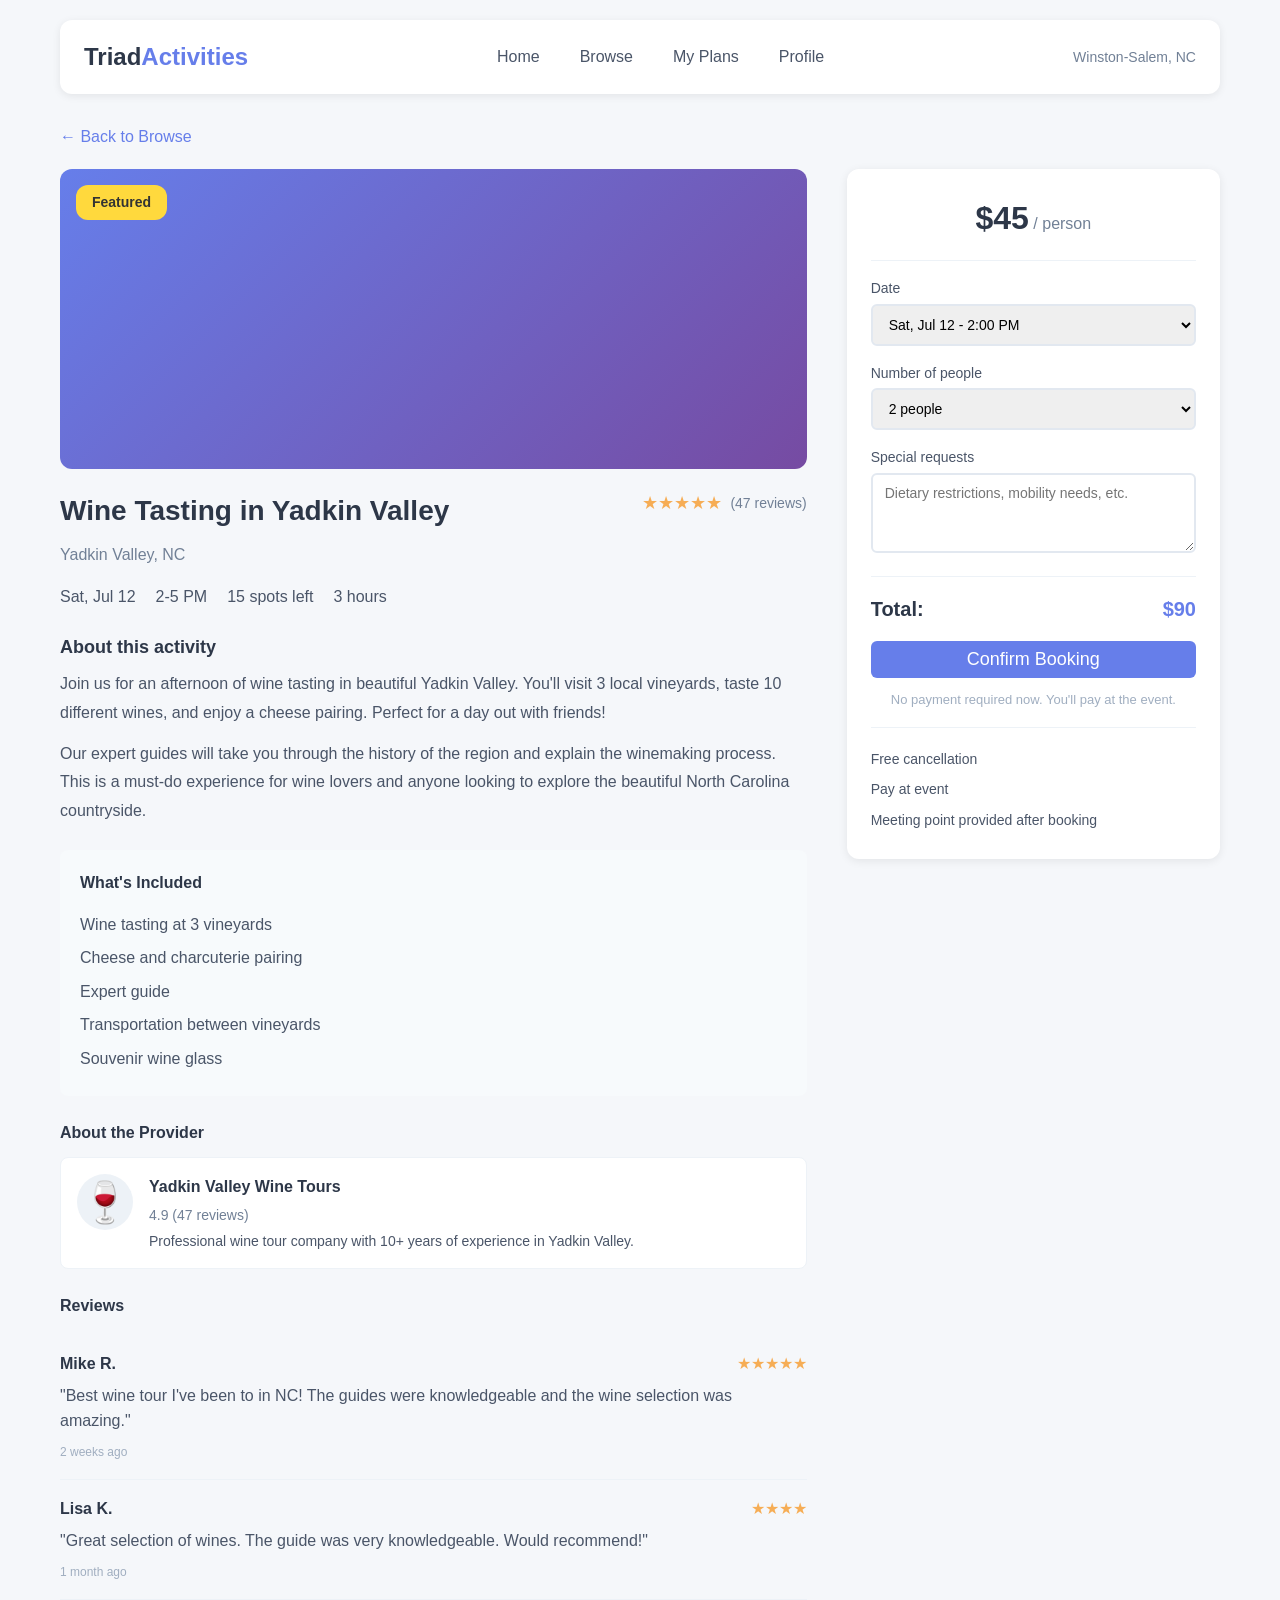
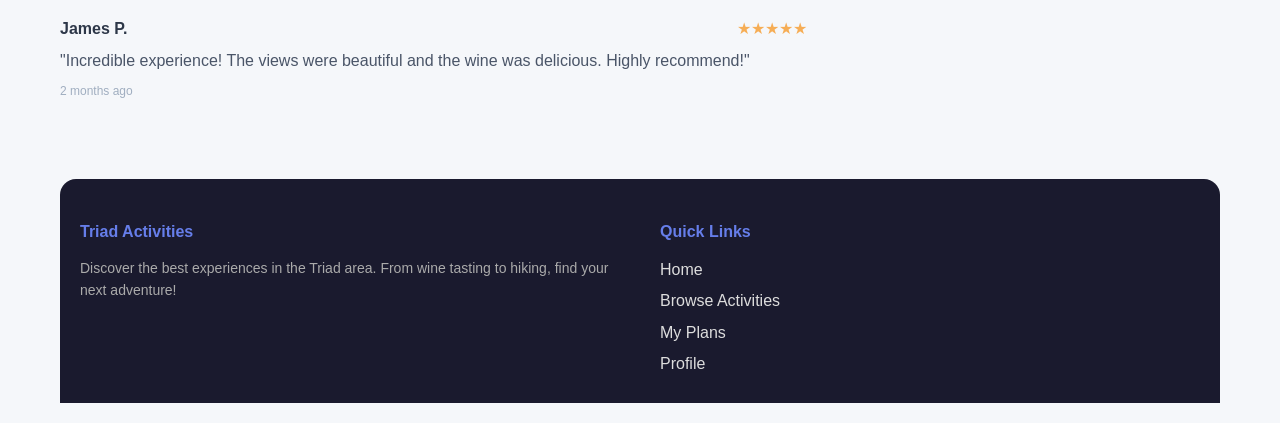
==== high-fidelity-prototype/customer/booking.html @ 31935db3 "booking page is complete with the design layout" ====
<!DOCTYPE html>
<html lang="en">
<head>
    <meta charset="UTF-8">
    <meta name="viewport" content="width=device-width, initial-scale=1.0">
    <title>Activity Details - Triad Activities</title>
    <link rel="stylesheet" href="../common/shared.css">
    <link rel="stylesheet" href="design.css">
</head>
<body>

    <header class="app-header">
        <div class="logo">
            <a href="index.html">Triad<span>Activities</span></a>
        </div>
        <nav class="main-nav">
            <a href="index.html">Home</a>
            <a href="browse.html">Browse</a>
            <a href="myPlans.html">My Plans</a>
            <a href="profile.html">Profile</a>
        </nav>
        <div class="header-actions">
            <span class="location">Winston-Salem, NC</span>
        </div>
    </header>

    <main class="detail-page">
        <a href="browse.html" class="back-link">← Back to Browse</a>

        <div class="detail-container">
            <div class="detail-info">
                <div class="detail-image" style="background: linear-gradient(135deg, #667eea 0%, #764ba2 100%); height: 300px; border-radius: 12px;">
                    <span class="detail-badge">Featured</span>
                </div>
                
                <div class="detail-header">
                    <h2>Wine Tasting in Yadkin Valley</h2>
                    <div class="detail-rating">
                        <span class="stars">★★★★★</span>
                        <span>(47 reviews)</span>
                    </div>
                </div>
                
                <p class="detail-location">Yadkin Valley, NC</p>
                
                <div class="detail-meta">
                    <span>Sat, Jul 12</span>
                    <span>2-5 PM</span>
                    <span>15 spots left</span>
                    <span>3 hours</span>
                </div>

                <div class="detail-description">
                    <h4>About this activity</h4>
                    <p>Join us for an afternoon of wine tasting in beautiful Yadkin Valley. You'll visit 3 local vineyards, taste 10 different wines, and enjoy a cheese pairing. Perfect for a day out with friends!</p>
                    <p>Our expert guides will take you through the history of the region and explain the winemaking process. This is a must-do experience for wine lovers and anyone looking to explore the beautiful North Carolina countryside.</p>
                </div>

                <div class="detail-includes">
                    <h4>What's Included</h4>
                    <ul>
                        <li>Wine tasting at 3 vineyards</li>
                        <li>Cheese and charcuterie pairing</li>
                        <li>Expert guide</li>
                        <li>Transportation between vineyards</li>
                        <li>Souvenir wine glass</li>
                    </ul>
                </div>

                <div class="provider-section">
                    <h4>About the Provider</h4>
                    <div class="provider-card">
                        <div class="provider-avatar">🍷</div>
                        <div class="provider-info">
                            <h5>Yadkin Valley Wine Tours</h5>
                            <p>4.9 (47 reviews)</p>
                            <p class="provider-desc">Professional wine tour company with 10+ years of experience in Yadkin Valley.</p>
                        </div>
                    </div>
                </div>

                <div class="reviews-section">
                    <h4>Reviews</h4>
                    
                    <div class="review-item">
                        <div class="review-header">
                            <strong>Mike R.</strong>
                            <span class="stars">★★★★★</span>
                        </div>
                        <p>"Best wine tour I've been to in NC! The guides were knowledgeable and the wine selection was amazing."</p>
                        <small>2 weeks ago</small>
                    </div>
                    
                    <div class="review-item">
                        <div class="review-header">
                            <strong>Lisa K.</strong>
                            <span class="stars">★★★★</span>
                        </div>
                        <p>"Great selection of wines. The guide was very knowledgeable. Would recommend!"</p>
                        <small>1 month ago</small>
                    </div>
                    
                    <div class="review-item">
                        <div class="review-header">
                            <strong>James P.</strong>
                            <span class="stars">★★★★★</span>
                        </div>
                        <p>"Incredible experience! The views were beautiful and the wine was delicious. Highly recommend!"</p>
                        <small>2 months ago</small>
                    </div>
                </div>
            </div>

            <div class="booking-sidebar">
                <div class="booking-card-sticky">
                    <div class="price-box">
                        <span class="price">$45</span>
                        <span class="price-per">/ person</span>
                    </div>
                    
                    <form class="booking-form">
                        <div class="form-group">
                            <label>Date</label>
                            <select>
                                <option>Sat, Jul 12 - 2:00 PM</option>
                                <option>Sat, Jul 12 - 5:00 PM</option>
                                <option>Sun, Jul 13 - 2:00 PM</option>
                            </select>
                        </div>

                        <div class="form-group">
                            <label>Number of people</label>
                            <select id="peopleCount" onchange="updateTotal()">
                                <option value="1">1 person</option>
                                <option value="2" selected>2 people</option>
                                <option value="3">3 people</option>
                                <option value="4">4 people</option>
                                <option value="5">5+ people</option>
                            </select>
                        </div>

                        <div class="form-group">
                            <label>Special requests</label>
                            <textarea placeholder="Dietary restrictions, mobility needs, etc."></textarea>
                        </div>

                        <div class="booking-total">
                            <span>Total:</span>
                            <span class="total-price" id="totalPrice">$90</span>
                        </div>

                        <button type="button" class="btn-primary book-now-btn" onclick="confirmBooking()">
                            Confirm Booking
                        </button>
                        
                        <p class="booking-note">No payment required now. You'll pay at the event.</p>
                    </form>

                    <div class="quick-info">
                        <div class="info-item">
                            <span>Free cancellation</span>
                        </div>
                        <div class="info-item">
                            <span>Pay at event</span>
                        </div>
                        <div class="info-item">
                            <span>Meeting point provided after booking</span>
                        </div>
                    </div>
                </div>
            </div>
        </div>
    </main>

    <footer class="app-footer">
        <div class="footer-content">
            <div class="footer-section">
                <h4>Triad Activities</h4>
                <p>Discover the best experiences in the Triad area. From wine tasting to hiking, find your next adventure!</p>
            </div>
            <div class="footer-section">
                <h4>Quick Links</h4>
                <a href="index.html">Home</a>
                <a href="browse.html">Browse Activities</a>
                <a href="myPlans.html">My Plans</a>
                <a href="profile.html">Profile</a>
            </div>
        </div>
    </footer>

    <script>
        function updateTotal() {
            const people = document.getElementById('peopleCount').value;
            const pricePerPerson = 45;
            const total = people * pricePerPerson;
            document.getElementById('totalPrice').textContent = '$' + total;
        }

        function confirmBooking() {
            if (confirm('Confirm your booking?')) {
                alert('Booking confirmed! Check "My Plans" to see it.');
                window.location.href = 'myPlans.html';
            }
        }
    </script>
    <script src="../common/script.js"></script>
    <script src="script.js"></script>
</body>
</html>
---- high-fidelity-prototype/common/shared.css ----
* {
    margin: 0;
    padding: 0;
    box-sizing: border-box;
}

body {
    font-family: -apple-system, BlinkMacSystemFont, 'Segoe UI', Roboto, Oxygen, Ubuntu, sans-serif;
    background: #f5f7fa;
    color: #2d3748;
    max-width: 1200px;
    margin: 0 auto;
    padding: 20px;
    line-height: 1.6;
}

.app-header {
    display: flex;
    align-items: center;
    justify-content: space-between;
    padding: 16px 24px;
    background: white;
    border-radius: 12px;
    box-shadow: 0 2px 8px rgba(0,0,0,0.08);
    margin-bottom: 30px;
    flex-wrap: wrap;
    gap: 12px;
}

.logo a {
    font-size: 24px;
    font-weight: 700;
    text-decoration: none;
    color: #2d3748;
}

.logo span {
    color: #667eea;
}

.main-nav {
    display: flex;
    gap: 8px;
    flex-wrap: wrap;
}

.main-nav a {
    text-decoration: none;
    color: #4a5568;
    font-weight: 500;
    padding: 8px 16px;
    border-radius: 6px;
    transition: all 0.2s;
}

.main-nav a:hover {
    background: #f7fafc;
    color: #667eea;
}

.main-nav a.active {
    background: #667eea;
    color: white;
}

.location {
    color: #718096;
    font-size: 14px;
}

.app-footer {
    background: #1a1a2e;
    color: white;
    padding: 40px 20px 20px;
    margin-top: 60px;
    border-radius: 16px 16px 0 0;
}

.footer-content {
    display: grid;
    grid-template-columns: repeat(auto-fit, minmax(200px, 1fr));
    gap: 40px;
    max-width: 1200px;
    margin: 0 auto;
}

.footer-section h4 {
    margin-bottom: 12px;
    color: #667eea;
}

.footer-section a {
    display: block;
    color: #ddd;
    text-decoration: none;
    margin-bottom: 6px;
    transition: color 0.2s;
}

.footer-section a:hover {
    color: #667eea;
}

.footer-section p {
    color: #aaa;
    font-size: 14px;
}

.footer-bottom {
    text-align: center;
    padding-top: 20px;
    margin-top: 20px;
    border-top: 1px solid #333;
    color: #888;
    font-size: 14px;
}

@media (max-width: 768px) {
    body {
        padding: 12px;
    }
    
    .app-header {
        flex-direction: column;
        align-items: stretch;
        text-align: center;
    }
    
    .main-nav {
        justify-content: center;
    }
    
    .footer-content {
        grid-template-columns: 1fr;
        text-align: center;
    }
}
---- high-fidelity-prototype/customer/design.css ----
.hero-section {
    background: linear-gradient(135deg, #667eea 0%, #764ba2 100%);
    color: white;
    padding: 60px 40px;
    border-radius: 16px;
    text-align: center;
    margin-bottom: 40px;
}

.hero-section h1 {
    font-size: 38px;
    margin-bottom: 12px;
    font-weight: 800;
}

.hero-section p {
    font-size: 18px;
    opacity: 0.9;
    margin-bottom: 28px;
}

.hero-search {
    display: flex;
    max-width: 550px;
    margin: 0 auto;
}

.hero-search input {
    flex: 1;
    padding: 14px 20px;
    border: none;
    border-radius: 8px 0 0 8px;
    font-size: 16px;
    outline: none;
}

.hero-search .search-btn {
    padding: 14px 32px;
    background: #ff6b6b;
    color: white;
    border: none;
    border-radius: 0 8px 8px 0;
    font-size: 16px;
    font-weight: 600;
    text-decoration: none;
    cursor: pointer;
    transition: background 0.2s;
    display: inline-block;
}

.hero-search .search-btn:hover {
    background: #ee5a5a;
}

.categories-section {
    margin-bottom: 40px;
}

.categories-section h2 {
    font-size: 24px;
    margin-bottom: 16px;
}

.category-filters {
    display: flex;
    gap: 10px;
    flex-wrap: wrap;
}

.filter-chip {
    padding: 10px 20px;
    border: 2px solid #e2e8f0;
    border-radius: 25px;
    background: white;
    font-size: 14px;
    font-weight: 500;
    text-decoration: none;
    color: #4a5568;
    transition: all 0.2s;
}

.filter-chip:hover {
    border-color: #667eea;
    background: #f7fafc;
    transform: translateY(-2px);
}

.filter-chip.active {
    background: #667eea;
    color: white;
    border-color: #667eea;
}

.section-header {
    display: flex;
    justify-content: space-between;
    align-items: center;
    margin-bottom: 20px;
}

.section-header h2 {
    font-size: 24px;
}

.view-all {
    color: #667eea;
    text-decoration: none;
    font-weight: 500;
    transition: color 0.2s;
}

.view-all:hover {
    color: #5a6fd6;
    text-decoration: underline;
}

.activity-grid {
    display: grid;
    grid-template-columns: repeat(auto-fill, minmax(280px, 1fr));
    gap: 24px;
}

.activity-card {
    background: white;
    border-radius: 12px;
    overflow: hidden;
    box-shadow: 0 2px 10px rgba(0,0,0,0.08);
    transition: transform 0.2s, box-shadow 0.2s;
}

.activity-card:hover {
    transform: translateY(-4px);
    box-shadow: 0 8px 30px rgba(0,0,0,0.12);
}

.card-image {
    height: 160px;
    position: relative;
}

.card-badge {
    position: absolute;
    top: 12px;
    left: 12px;
    background: #ffd93d;
    color: #333;
    padding: 4px 14px;
    border-radius: 12px;
    font-size: 12px;
    font-weight: 600;
}

.card-body {
    padding: 16px;
}

.card-body h3 {
    font-size: 18px;
    margin-bottom: 4px;
}

.card-body .location {
    color: #718096;
    font-size: 14px;
    margin-bottom: 8px;
}

.card-meta {
    display: flex;
    gap: 12px;
    font-size: 13px;
    color: #4a5568;
    margin-bottom: 12px;
}

.card-footer {
    display: flex;
    justify-content: space-between;
    align-items: center;
    border-top: 1px solid #edf2f7;
    padding-top: 12px;
}

.price {
    font-size: 20px;
    font-weight: 700;
    color: #2d3748;
}

.price span {
    font-size: 14px;
    font-weight: 400;
    color: #718096;
}

.view-detail-btn {
    padding: 8px 16px;
    background: #667eea;
    color: white;
    border: none;
    border-radius: 6px;
    text-decoration: none;
    font-weight: 500;
    font-size: 14px;
    transition: background 0.2s;
}

.view-detail-btn:hover {
    background: #5a6fd6;
}

@media (max-width: 768px) {
    .hero-section {
        padding: 40px 20px;
    }
    
    .hero-section h1 {
        font-size: 28px;
    }
    
    .hero-search {
        flex-direction: column;
        gap: 10px;
    }
    
    .hero-search input {
        border-radius: 8px;
    }
    
    .hero-search .search-btn {
        border-radius: 8px;
        text-align: center;
    }
    
    .activity-grid {
        grid-template-columns: 1fr 1fr;
        gap: 16px;
    }
}

@media (max-width: 480px) {
    .activity-grid {
        grid-template-columns: 1fr;
    }
    
    .category-filters {
        gap: 6px;
    }
    
    .filter-chip {
        font-size: 12px;
        padding: 6px 14px;
    }
}

/* design layout for browse */ 

.browse-header {
    text-align: center;
    margin-bottom: 30px;
}

.browse-header h1 {
    font-size: 32px;
    margin-bottom: 8px;
}

.browse-header p {
    color: #718096;
    font-size: 16px;
}

.filter-section {
    background: white;
    padding: 24px;
    border-radius: 12px;
    box-shadow: 0 2px 8px rgba(0,0,0,0.06);
    margin-bottom: 30px;
}

.filter-row {
    display: grid;
    grid-template-columns: repeat(auto-fit, minmax(180px, 1fr));
    gap: 16px;
    margin-bottom: 16px;
}

.filter-group {
    display: flex;
    flex-direction: column;
}

.filter-group label {
    font-size: 14px;
    font-weight: 500;
    margin-bottom: 4px;
    color: #4a5568;
}

.filter-group select,
.filter-group input {
    padding: 8px 12px;
    border: 2px solid #e2e8f0;
    border-radius: 6px;
    font-size: 14px;
    background: white;
    outline: none;
    transition: border-color 0.2s;
}

.filter-group select:focus,
.filter-group input:focus {
    border-color: #667eea;
}

.price-range-display {
    display: flex;
    align-items: center;
    gap: 12px;
}

.price-range-display span {
    font-size: 14px;
    color: #4a5568;
}

.price-range-display input[type="range"] {
    flex: 1;
}

.filter-search {
    display: flex;
    gap: 10px;
}

.filter-search input {
    flex: 1;
    padding: 10px 16px;
    border: 2px solid #e2e8f0;
    border-radius: 6px;
    font-size: 14px;
    outline: none;
}

.filter-search input:focus {
    border-color: #667eea;
}

.search-btn-small {
    padding: 10px 24px;
    background: #667eea;
    color: white;
    border: none;
    border-radius: 6px;
    font-weight: 500;
    cursor: pointer;
    transition: background 0.2s;
}

.search-btn-small:hover {
    background: #5a6fd6;
}

.pagination {
    display: flex;
    justify-content: center;
    gap: 8px;
    margin-top: 30px;
}

.pagination a {
    padding: 8px 16px;
    border: 2px solid #e2e8f0;
    border-radius: 6px;
    text-decoration: none;
    color: #4a5568;
    transition: all 0.2s;
}

.pagination a:hover {
    border-color: #667eea;
    background: #f7fafc;
}

.pagination a.active {
    background: #667eea;
    color: white;
    border-color: #667eea;
}

.pagination a.disabled {
    opacity: 0.5;
    cursor: not-allowed;
}

.pagination a.disabled:hover {
    border-color: #e2e8f0;
    background: transparent;
}

@media (max-width: 768px) {
    .filter-row {
        grid-template-columns: 1fr 1fr;
    }
    
    .filter-search {
        flex-direction: column;
    }
}

@media (max-width: 480px) {
    .filter-row {
        grid-template-columns: 1fr;
    }
}

/* design layout for booking page */ 

.detail-page {
    max-width: 1200px;
    margin: 0 auto;
}

.back-link {
    display: inline-block;
    margin-bottom: 20px;
    color: #667eea;
    text-decoration: none;
    font-weight: 500;
}

.back-link:hover {
    text-decoration: underline;
}

.detail-container {
    display: grid;
    grid-template-columns: 2fr 1fr;
    gap: 40px;
}

.detail-image {
    height: 300px;
    border-radius: 12px;
    position: relative;
    margin-bottom: 20px;
}

.detail-badge {
    position: absolute;
    top: 16px;
    left: 16px;
    background: #ffd93d;
    color: #333;
    padding: 6px 16px;
    border-radius: 12px;
    font-size: 14px;
    font-weight: 600;
}

.detail-header {
    display: flex;
    justify-content: space-between;
    align-items: start;
    margin-bottom: 8px;
}

.detail-header h2 {
    font-size: 28px;
}

.detail-rating {
    display: flex;
    align-items: center;
    gap: 8px;
}

.detail-rating .stars {
    color: #f6ad55;
    font-size: 18px;
}

.detail-rating span:last-child {
    color: #718096;
    font-size: 14px;
}

.detail-location {
    color: #718096;
    font-size: 16px;
    margin-bottom: 16px;
}

.detail-meta {
    display: flex;
    gap: 20px;
    flex-wrap: wrap;
    margin-bottom: 24px;
    color: #4a5568;
}

.detail-description {
    margin-bottom: 24px;
}

.detail-description h4 {
    font-size: 18px;
    margin-bottom: 8px;
}

.detail-description p {
    color: #4a5568;
    line-height: 1.8;
    margin-bottom: 12px;
}

.detail-includes {
    background: #f7fafc;
    padding: 20px;
    border-radius: 8px;
    margin-bottom: 24px;
}

.detail-includes h4 {
    margin-bottom: 12px;
}

.detail-includes ul {
    list-style: none;
    padding: 0;
}

.detail-includes ul li {
    padding: 4px 0;
    color: #4a5568;
}

.provider-section {
    margin-bottom: 24px;
}

.provider-section h4 {
    margin-bottom: 12px;
}

.provider-card {
    display: flex;
    align-items: start;
    gap: 16px;
    padding: 16px;
    background: white;
    border-radius: 8px;
    border: 1px solid #edf2f7;
}

.provider-avatar {
    font-size: 40px;
    width: 56px;
    height: 56px;
    background: #edf2f7;
    border-radius: 50%;
    display: flex;
    align-items: center;
    justify-content: center;
}

.provider-info h5 {
    font-size: 16px;
    margin-bottom: 4px;
}

.provider-info p {
    color: #718096;
    font-size: 14px;
}

.provider-desc {
    margin-top: 4px;
    color: #4a5568 !important;
}

.reviews-section h4 {
    margin-bottom: 16px;
}

.review-item {
    padding: 16px 0;
    border-bottom: 1px solid #edf2f7;
}

.review-item:last-child {
    border-bottom: none;
}

.review-header {
    display: flex;
    justify-content: space-between;
    align-items: center;
    margin-bottom: 4px;
}

.review-header .stars {
    color: #f6ad55;
}

.review-item p {
    color: #4a5568;
    margin-bottom: 4px;
}

.review-item small {
    color: #a0aec0;
    font-size: 12px;
}

.booking-sidebar {
    position: sticky;
    top: 20px;
}

.booking-card-sticky {
    background: white;
    border-radius: 12px;
    padding: 24px;
    box-shadow: 0 2px 10px rgba(0,0,0,0.08);
}

.price-box {
    text-align: center;
    padding-bottom: 16px;
    border-bottom: 1px solid #edf2f7;
    margin-bottom: 16px;
}

.price-box .price {
    font-size: 32px;
    font-weight: 700;
    color: #2d3748;
}

.price-box .price-per {
    font-size: 16px;
    color: #718096;
}

.booking-form .form-group {
    margin-bottom: 16px;
}

.booking-form label {
    display: block;
    font-weight: 500;
    margin-bottom: 4px;
    font-size: 14px;
    color: #4a5568;
}

.booking-form select,
.booking-form textarea {
    width: 100%;
    padding: 10px 12px;
    border: 2px solid #e2e8f0;
    border-radius: 6px;
    font-family: inherit;
    font-size: 14px;
    outline: none;
    transition: border-color 0.2s;
}

.booking-form select:focus,
.booking-form textarea:focus {
    border-color: #667eea;
}

.booking-form textarea {
    min-height: 80px;
    resize: vertical;
}

.booking-total {
    display: flex;
    justify-content: space-between;
    font-size: 20px;
    font-weight: 600;
    padding: 16px 0;
    border-top: 1px solid #edf2f7;
    margin-top: 8px;
}

.total-price {
    color: #667eea;
}

.book-now-btn {
    width: 100%;
    padding: 14px;
    font-size: 18px;
    font-weight: 600;
    background: #667eea;
    color: white;
    border: none;
    border-radius: 8px;
    cursor: pointer;
    transition: background 0.2s;
}

.book-now-btn:hover {
    background: #5a6fd6;
}

.booking-note {
    text-align: center;
    font-size: 13px;
    color: #a0aec0;
    margin-top: 12px;
}

.quick-info {
    margin-top: 16px;
    padding-top: 16px;
    border-top: 1px solid #edf2f7;
}

.info-item {
    padding: 4px 0;
    color: #4a5568;
    font-size: 14px;
}

@media (max-width: 992px) {
    .detail-container {
        grid-template-columns: 1fr;
        gap: 30px;
    }

    .booking-sidebar {
        position: static;
    }
}

@media (max-width: 768px) {
    .detail-header {
        flex-direction: column;
        gap: 8px;
    }

    .detail-header h2 {
        font-size: 22px;
    }

    .detail-meta {
        gap: 12px;
        font-size: 14px;
    }

    .detail-image {
        height: 200px;
    }

    .booking-card-sticky {
        padding: 16px;
    }
}

/* design layout for myPlans page */ 

.page-header {
    text-align: center;
    margin-bottom: 30px;
}

.page-header h1 {
    font-size: 32px;
    margin-bottom: 8px;
}

.page-header p {
    color: #718096;
    font-size: 16px;
}

.booking-tabs {
    display: flex;
    gap: 4px;
    background: white;
    padding: 6px;
    border-radius: 12px;
    margin-bottom: 24px;
    box-shadow: 0 2px 8px rgba(0,0,0,0.06);
    max-width: 400px;
}

.tab-btn {
    flex: 1;
    padding: 10px 20px;
    border: none;
    background: transparent;
    border-radius: 8px;
    font-size: 15px;
    font-weight: 500;
    cursor: pointer;
    transition: all 0.2s;
    color: #718096;
}

.tab-btn:hover {
    background: #f7fafc;
}

.tab-btn.active {
    background: #667eea;
    color: white;
}

.booking-list {
    animation: fadeIn 0.3s ease;
}

@keyframes fadeIn {
    from { opacity: 0; transform: translateY(10px); }
    to { opacity: 1; transform: translateY(0); }
}

.booking-card {
    background: white;
    padding: 20px;
    border-radius: 12px;
    margin-bottom: 16px;
    display: flex;
    justify-content: space-between;
    align-items: center;
    box-shadow: 0 2px 8px rgba(0,0,0,0.06);
    transition: transform 0.2s;
}

.booking-card:hover {
    transform: translateX(4px);
}

.booking-card.past {
    opacity: 0.8;
}

.booking-card.cancelled {
    opacity: 0.6;
}

.booking-status {
    padding: 4px 14px;
    border-radius: 12px;
    font-size: 13px;
    font-weight: 600;
    display: inline-block;
    margin-bottom: 8px;
}

.booking-status.confirmed {
    background: #c6f6d5;
    color: #276749;
}

.booking-status.cancelled {
    background: #fed7d7;
    color: #9b2c2c;
}

.booking-info h3 {
    font-size: 18px;
    margin-bottom: 4px;
}

.booking-details {
    color: #718096;
    font-size: 14px;
    line-height: 1.6;
}

.booking-actions {
    display: flex;
    gap: 8px;
    flex-wrap: wrap;
}

.btn-primary {
    padding: 8px 16px;
    background: #667eea;
    color: white;
    border: none;
    border-radius: 6px;
    font-weight: 500;
    cursor: pointer;
    transition: background 0.2s;
}

.btn-primary:hover {
    background: #5a6fd6;
}

.btn-secondary {
    padding: 8px 16px;
    background: #edf2f7;
    color: #2d3748;
    border: none;
    border-radius: 6px;
    font-weight: 500;
    cursor: pointer;
    transition: background 0.2s;
}

.btn-secondary:hover {
    background: #e2e8f0;
}

.btn-danger {
    padding: 8px 16px;
    background: #fed7d7;
    color: #9b2c2c;
    border: none;
    border-radius: 6px;
    font-weight: 500;
    cursor: pointer;
    transition: background 0.2s;
}

.btn-danger:hover {
    background: #fecaca;
}

@media (max-width: 768px) {
    .booking-card {
        flex-direction: column;
        text-align: center;
        gap: 12px;
    }

    .booking-actions {
        justify-content: center;
    }

    .booking-tabs {
        max-width: 100%;
    }
}

@media (max-width: 480px) {
    .page-header h1 {
        font-size: 24px;
    }

    .tab-btn {
        font-size: 13px;
        padding: 8px 12px;
    }
}

/* design layout for profile page */

.profile-page {
    max-width: 900px;
    margin: 0 auto;
}

.profile-header-section {
    display: flex;
    align-items: center;
    gap: 24px;
    background: white;
    padding: 32px;
    border-radius: 16px;
    box-shadow: 0 2px 10px rgba(0,0,0,0.06);
    margin-bottom: 24px;
    flex-wrap: wrap;
}

.profile-avatar {
    width: 80px;
    height: 80px;
    border-radius: 50%;
    background: linear-gradient(135deg, #667eea 0%, #764ba2 100%);
    display: flex;
    align-items: center;
    justify-content: center;
    flex-shrink: 0;
}

.avatar-initials {
    font-size: 32px;
    font-weight: 700;
    color: white;
}

.profile-user-info {
    flex: 1;
}

.profile-user-info h1 {
    font-size: 28px;
    margin-bottom: 4px;
}

.profile-email {
    color: #718096;
    font-size: 14px;
}

.profile-location {
    color: #4a5568;
    font-size: 14px;
    margin-top: 2px;
}

.profile-member {
    color: #a0aec0;
    font-size: 13px;
    margin-top: 2px;
}

.btn-edit-profile {
    padding: 10px 24px;
    background: #667eea;
    color: white;
    border: none;
    border-radius: 8px;
    font-weight: 500;
    cursor: pointer;
    transition: background 0.2s;
}

.btn-edit-profile:hover {
    background: #5a6fd6;
}

.profile-stats-grid {
    display: grid;
    grid-template-columns: repeat(3, 1fr);
    gap: 16px;
    margin-bottom: 24px;
}

.stat-card {
    background: white;
    text-align: center;
    padding: 20px;
    border-radius: 12px;
    box-shadow: 0 2px 8px rgba(0,0,0,0.06);
    transition: transform 0.2s;
}

.stat-card:hover {
    transform: translateY(-4px);
}

.stat-number {
    display: block;
    font-size: 32px;
    font-weight: 700;
    color: #2d3748;
}

.stat-label {
    font-size: 14px;
    color: #718096;
}

.profile-interests-section {
    background: white;
    padding: 24px;
    border-radius: 12px;
    box-shadow: 0 2px 8px rgba(0,0,0,0.06);
    margin-bottom: 24px;
}

.profile-interests-section .section-header {
    margin-bottom: 16px;
}

.interests-tags {
    display: flex;
    flex-wrap: wrap;
    gap: 10px;
}

.interest-tag {
    padding: 8px 18px;
    background: linear-gradient(135deg, #667eea 0%, #764ba2 100%);
    color: white;
    border-radius: 20px;
    font-size: 14px;
    font-weight: 500;
}

.interest-tag-add {
    padding: 8px 18px;
    border: 2px dashed #cbd5e0;
    border-radius: 20px;
    font-size: 14px;
    font-weight: 500;
    color: #718096;
    cursor: pointer;
    transition: all 0.2s;
}

.interest-tag-add:hover {
    border-color: #667eea;
    color: #667eea;
}

.profile-reviews-section {
    background: white;
    padding: 24px;
    border-radius: 12px;
    box-shadow: 0 2px 8px rgba(0,0,0,0.06);
}

.profile-reviews-section .section-header {
    margin-bottom: 16px;
}

.review-card {
    padding: 16px 0;
    border-bottom: 1px solid #edf2f7;
}

.review-card:last-child {
    border-bottom: none;
}

.review-header {
    display: flex;
    justify-content: space-between;
    align-items: start;
    margin-bottom: 6px;
    flex-wrap: wrap;
    gap: 8px;
}

.review-header h3 {
    font-size: 16px;
    margin-bottom: 2px;
}

.review-date {
    font-size: 12px;
    color: #a0aec0;
}

.review-stars {
    color: #f6ad55;
    font-size: 16px;
}

.review-text {
    color: #4a5568;
    font-size: 14px;
    line-height: 1.6;
}

@media (max-width: 768px) {
    .profile-header-section {
        flex-direction: column;
        text-align: center;
        padding: 24px;
    }

    .profile-stats-grid {
        grid-template-columns: 1fr 1fr;
    }

    .review-header {
        flex-direction: column;
        align-items: start;
    }
}

@media (max-width: 480px) {
    .profile-stats-grid {
        grid-template-columns: 1fr;
    }

    .profile-user-info h1 {
        font-size: 22px;
    }

    .profile-avatar {
        width: 64px;
        height: 64px;
    }

    .avatar-initials {
        font-size: 24px;
    }

    .btn-edit-profile {
        width: 100%;
    }
}
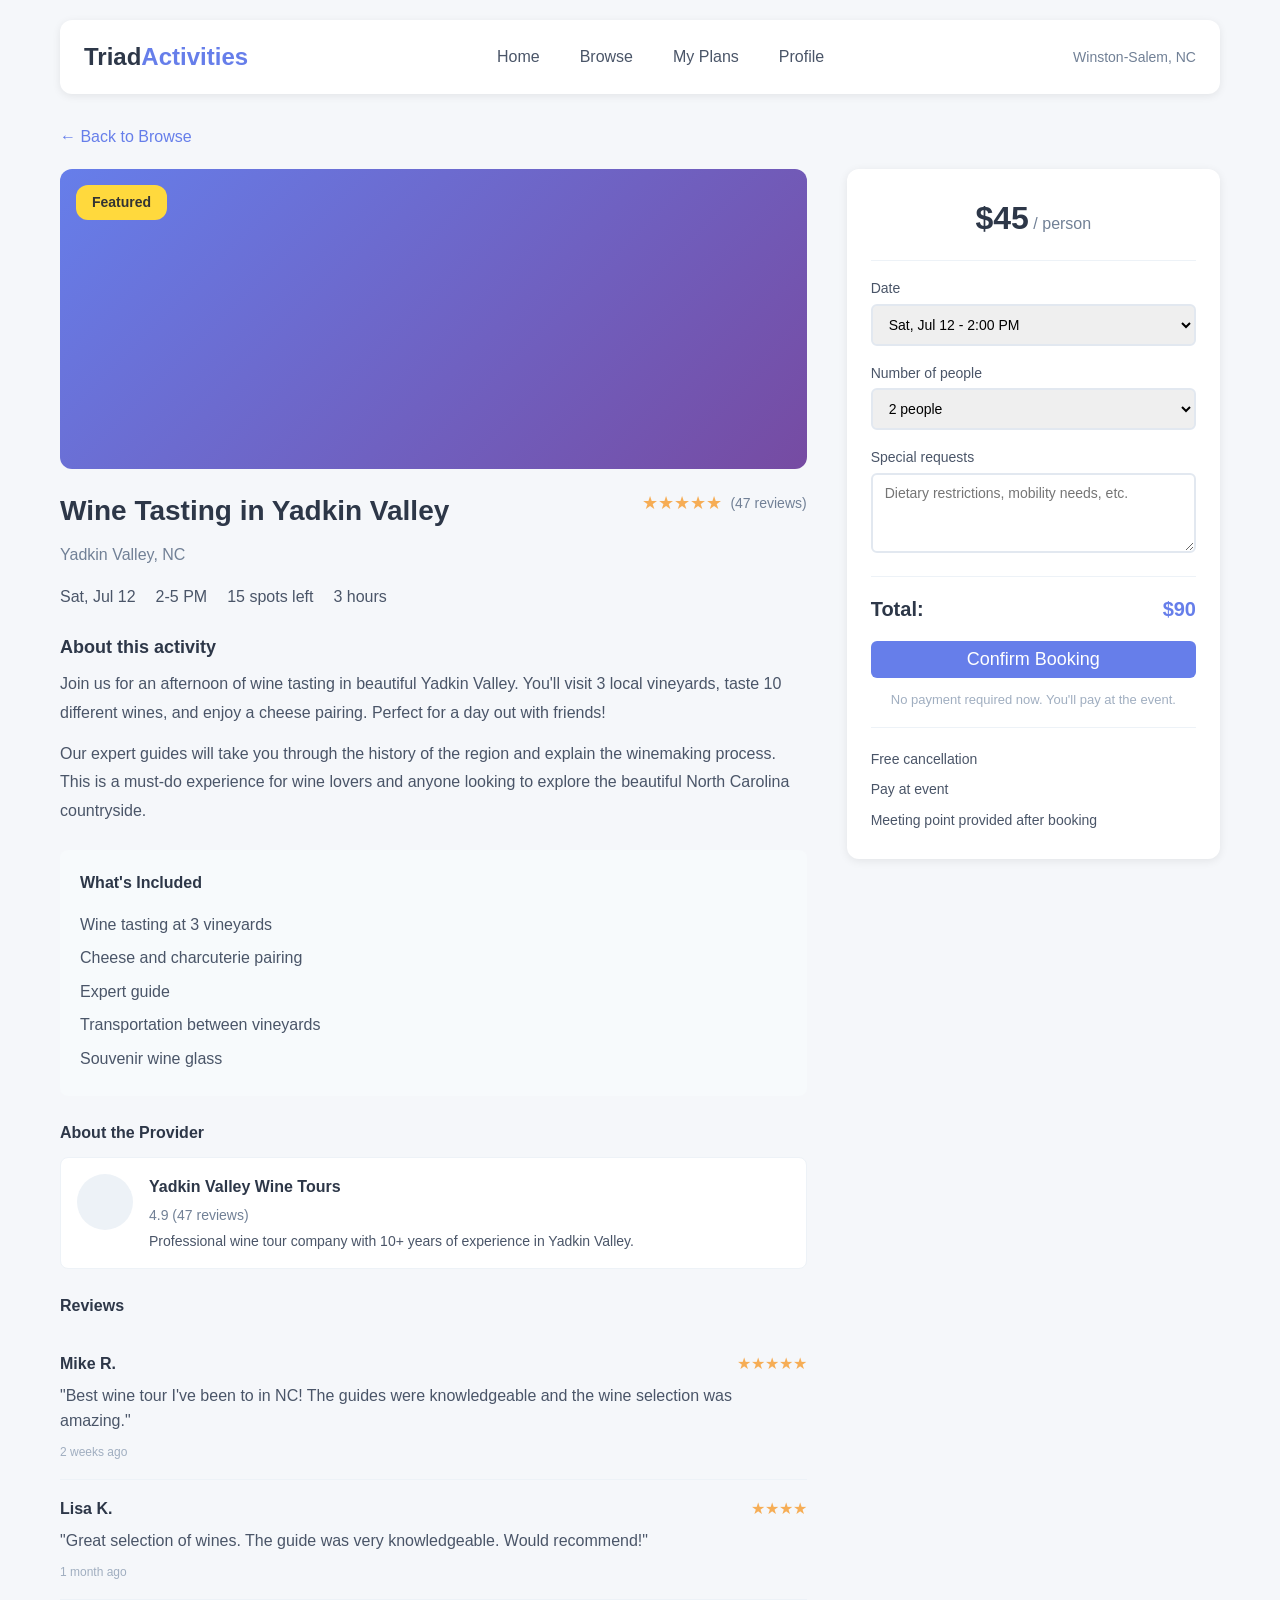
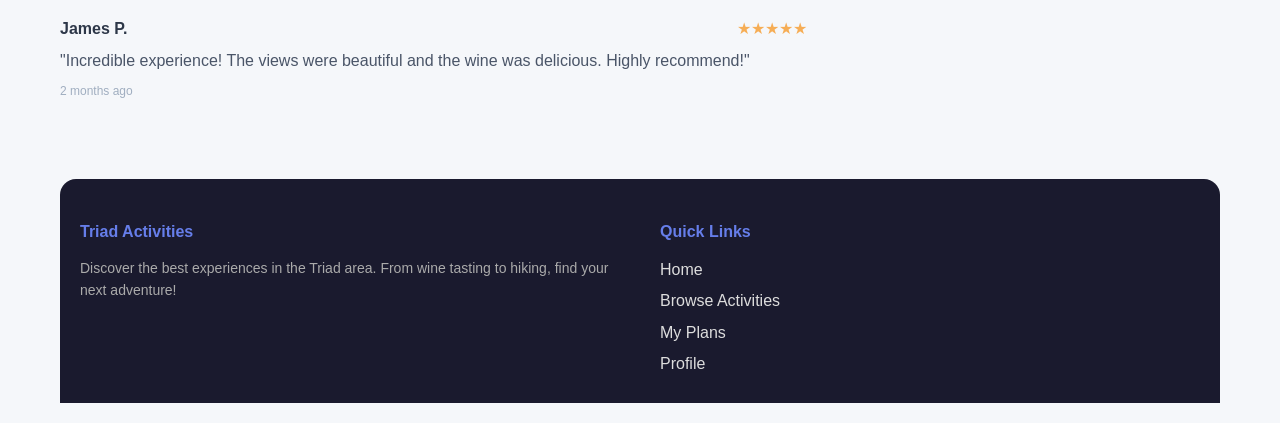
==== commit ad2c8a15: "adding comments to the booking page" ====
--- a/high-fidelity-prototype/customer/booking.html
+++ b/high-fidelity-prototype/customer/booking.html
@@ -9,6 +9,7 @@
 </head>
 <body>
 
+    <!-- Header Section -->
     <header class="app-header">
         <div class="logo">
             <a href="index.html">Triad<span>Activities</span></a>
@@ -24,6 +25,7 @@
         </div>
     </header>
 
+    <!-- link to return to the browse page -->
     <main class="detail-page">
         <a href="browse.html" class="back-link">← Back to Browse</a>
 
@@ -33,6 +35,7 @@
                     <span class="detail-badge">Featured</span>
                 </div>
                 
+                <!-- title and rating of the activity being displayed -->
                 <div class="detail-header">
                     <h2>Wine Tasting in Yadkin Valley</h2>
                     <div class="detail-rating">
@@ -43,19 +46,21 @@
                 
                 <p class="detail-location">Yadkin Valley, NC</p>
                 
+                <!-- information about the activity --> 
                 <div class="detail-meta">
                     <span>Sat, Jul 12</span>
                     <span>2-5 PM</span>
                     <span>15 spots left</span>
                     <span>3 hours</span>
                 </div>
-
+                <!-- description of the activity --> 
                 <div class="detail-description">
                     <h4>About this activity</h4>
                     <p>Join us for an afternoon of wine tasting in beautiful Yadkin Valley. You'll visit 3 local vineyards, taste 10 different wines, and enjoy a cheese pairing. Perfect for a day out with friends!</p>
                     <p>Our expert guides will take you through the history of the region and explain the winemaking process. This is a must-do experience for wine lovers and anyone looking to explore the beautiful North Carolina countryside.</p>
                 </div>
 
+                <!-- information about what is included in the activity -->
                 <div class="detail-includes">
                     <h4>What's Included</h4>
                     <ul>
@@ -67,10 +72,11 @@
                     </ul>
                 </div>
 
+                <!-- information from the provider -->
                 <div class="provider-section">
                     <h4>About the Provider</h4>
                     <div class="provider-card">
-                        <div class="provider-avatar">🍷</div>
+                        <div class="provider-avatar"> </div>
                         <div class="provider-info">
                             <h5>Yadkin Valley Wine Tours</h5>
                             <p>4.9 (47 reviews)</p>
@@ -79,6 +85,7 @@
                     </div>
                 </div>
 
+                <!-- reviews from other customers -->
                 <div class="reviews-section">
                     <h4>Reviews</h4>
                     
@@ -111,13 +118,16 @@
                 </div>
             </div>
 
+            <!-- booking sidebar with price, date selection, and booking button -->
             <div class="booking-sidebar">
                 <div class="booking-card-sticky">
+                    <!-- price per person and total price based on number of people -->
                     <div class="price-box">
                         <span class="price">$45</span>
                         <span class="price-per">/ person</span>
                     </div>
                     
+                    <!-- booking form / date & time options -->
                     <form class="booking-form">
                         <div class="form-group">
                             <label>Date</label>
@@ -129,6 +139,7 @@
                         </div>
 
                         <div class="form-group">
+                            <!-- number of people selection with onchange event to update total price -->
                             <label>Number of people</label>
                             <select id="peopleCount" onchange="updateTotal()">
                                 <option value="1">1 person</option>
@@ -187,16 +198,21 @@
             </div>
         </div>
     </footer>
-
-    <script>
+     <script>
+        // JavaScript functions to update total price and confirm booking
         function updateTotal() {
+            // Get the number of people from the select dropdown
             const people = document.getElementById('peopleCount').value;
+            //cost for each person
             const pricePerPerson = 45;
+            // Calculate the base price time number of people 
             const total = people * pricePerPerson;
+            // Update the total price displayed on the page
             document.getElementById('totalPrice').textContent = '$' + total;
         }
 
         function confirmBooking() {
+            // User confirms booking user is sent to My Plan page if they cancel they stay on the booking page
             if (confirm('Confirm your booking?')) {
                 alert('Booking confirmed! Check "My Plans" to see it.');
                 window.location.href = 'myPlans.html';
